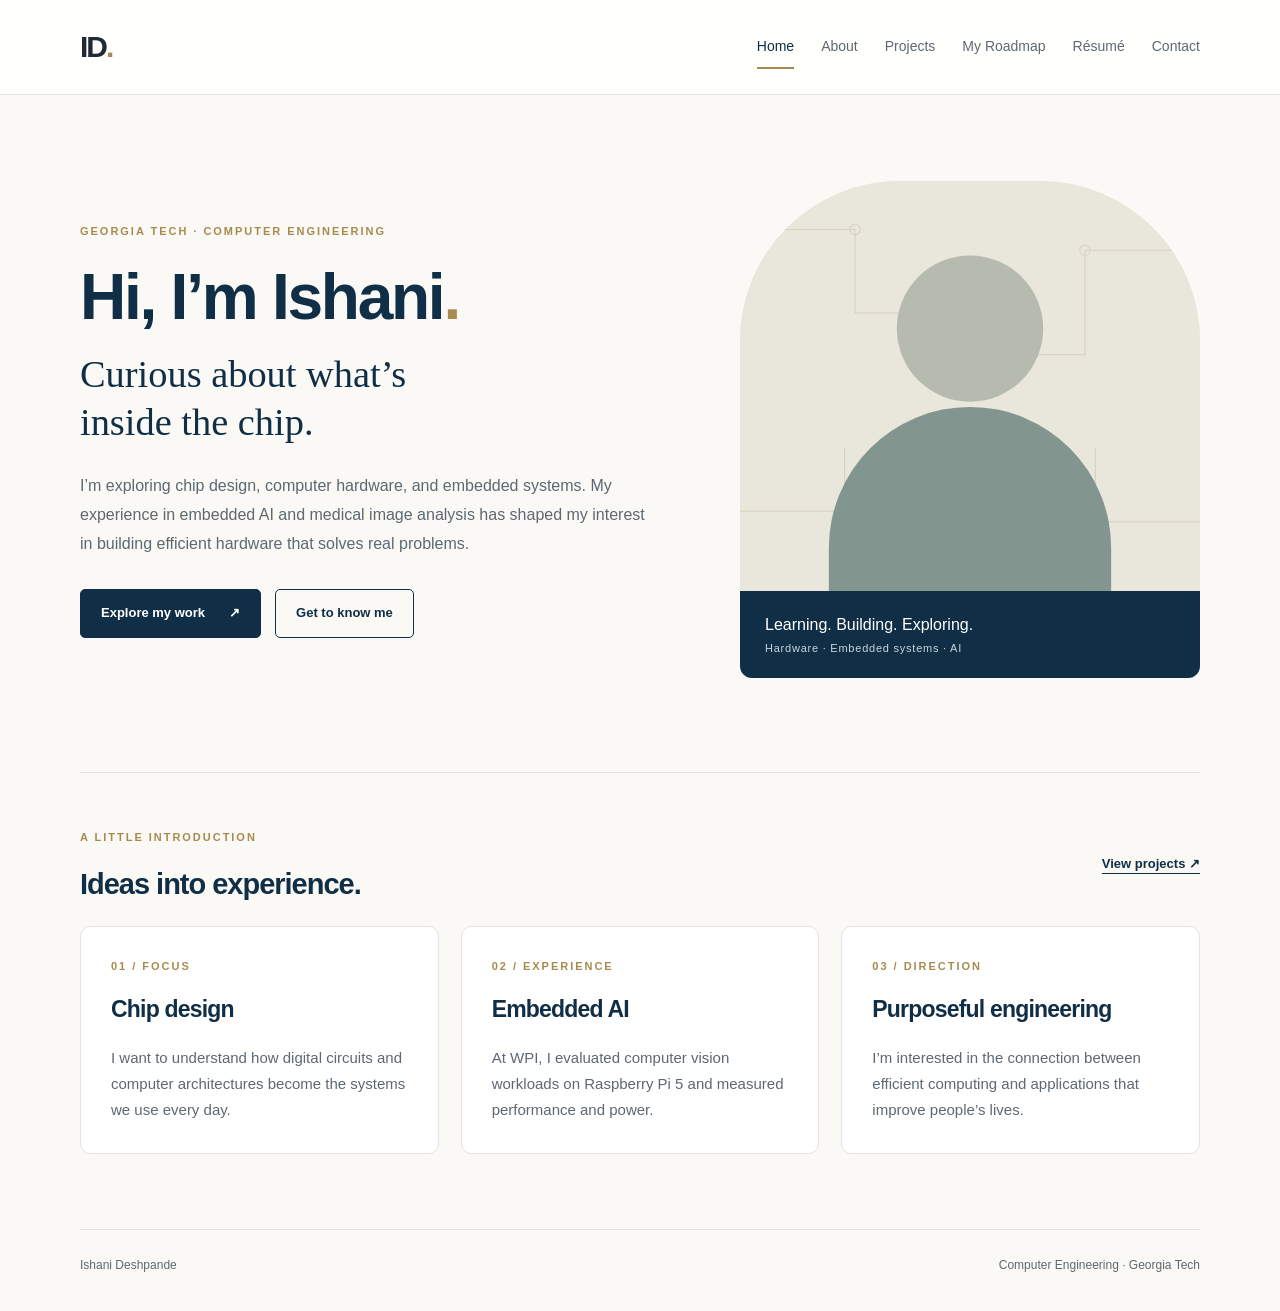
==== index.html @ 3597c40a "Add files via upload" ====
<!doctype html>
<html lang="en"><head><meta charset="utf-8"><meta name="viewport" content="width=device-width, initial-scale=1"><meta name="description" content="Ishani Deshpande — Computer Engineering student at Georgia Tech, exploring chip design and embedded systems."><title>Home | Ishani Deshpande</title><link rel="stylesheet" href="style.css"></head><body><a class="skip" href="#main">Skip to content</a><header><div class="nav-wrap"><a class="brand" href="index.html">ID<span>.</span></a><nav aria-label="Main navigation"><a href="index.html" aria-current="page">Home</a><a href="about.html">About</a><a href="projects.html">Projects</a><a href="roadmap.html">My Roadmap</a><a href="resume.html">Résumé</a><a href="contact.html">Contact</a></nav></div></header><main id="main"><section class="hero"><div><p class="eyebrow">Georgia Tech · Computer Engineering</p><h1>Hi, I’m Ishani<span class="gold">.</span></h1><p class="hero-sub">Curious about what’s<br>inside the chip.</p><p class="lead">I’m exploring chip design, computer hardware, and embedded systems. My experience in embedded AI and medical image analysis has shaped my interest in building efficient hardware that solves real problems.</p><div class="actions"><a class="button" href="projects.html">Explore my work <span aria-hidden="true">↗</span></a><a class="button outline" href="about.html">Get to know me</a></div></div><div class="portrait-panel"><img src="assets/profile.svg" alt="Illustrated placeholder for Ishani’s portrait" width="440" height="500"><div class="portrait-caption"><span>Learning. Building. Exploring.</span><small>Hardware · Embedded systems · AI</small></div></div></section><section class="section"><div class="section-top"><div><p class="eyebrow">A little introduction</p><h2>Ideas into experience.</h2></div><a class="text-link" href="projects.html">View projects ↗</a></div><div class="grid three"><article class="card"><p class="eyebrow">01 / Focus</p><h2>Chip design</h2><p>I want to understand how digital circuits and computer architectures become the systems we use every day.</p></article><article class="card"><p class="eyebrow">02 / Experience</p><h2>Embedded AI</h2><p>At WPI, I evaluated computer vision workloads on Raspberry Pi 5 and measured performance and power.</p></article><article class="card"><p class="eyebrow">03 / Direction</p><h2>Purposeful engineering</h2><p>I’m interested in the connection between efficient computing and applications that improve people’s lives.</p></article></div></section></main><footer><span>Ishani Deshpande</span><span>Computer Engineering · Georgia Tech</span></footer></body></html>
---- style.css ----
*{box-sizing:border-box} :root{--navy:#102f46;--gold:#a78b4e;--ink:#202a33;--muted:#5d6871;--paper:#faf9f6;--line:#e3e4df}body{margin:0;background:var(--paper);color:var(--ink);font-family:Arial,Helvetica,sans-serif;font-size:16px;line-height:1.75}a{color:inherit}header{background:#ffffffed;border-bottom:1px solid var(--line)}.nav-wrap,main,footer{width:min(1120px,calc(100% - 64px));margin:auto}.nav-wrap{display:flex;align-items:center;justify-content:space-between;gap:30px;min-height:94px}.brand{font-size:30px;font-weight:800;text-decoration:none;letter-spacing:-2px}.brand span,.gold{color:var(--gold)}nav{display:flex;gap:27px;flex-wrap:wrap}nav a{font-size:14px;text-decoration:none;color:var(--muted);padding:9px 0;border-bottom:2px solid transparent}nav a:hover,nav a[aria-current]{border-color:var(--gold);color:var(--navy)}h1,h2,h3{color:var(--navy);line-height:1.15;margin:0 0 22px;letter-spacing:-.035em}h1{font-size:clamp(42px,5.4vw,70px)}h2{font-size:29px}p{margin:0 0 20px}.eyebrow{font-size:11px;font-weight:700;text-transform:uppercase;letter-spacing:.18em;color:var(--gold);margin-bottom:20px}.lead{font-size:18px;color:var(--muted);max-width:720px;line-height:1.8}.hero{display:grid;grid-template-columns:1.25fr 1fr;align-items:center;gap:85px;padding:86px 0 94px}.hero h1{font-size:clamp(42px,5vw,64px);margin-bottom:16px}.hero-sub{font-family:Georgia,serif;font-size:clamp(27px,3vw,39px);line-height:1.25;color:var(--navy);margin-bottom:26px}.hero .lead{font-size:16px}.portrait-panel{background:#eae8df;border-radius:160px 160px 12px 12px;overflow:hidden;position:relative}.portrait-panel img{display:block;width:100%;height:410px;object-fit:cover}.portrait-caption{background:var(--navy);color:white;padding:20px 25px}.portrait-caption span,.portrait-caption small{display:block}.portrait-caption small{color:#cbd5da;font-size:11px;letter-spacing:.07em}.actions{display:flex;gap:14px;flex-wrap:wrap;margin-top:30px}.button{display:inline-flex;align-items:center;gap:24px;background:var(--navy);color:white;border:1px solid var(--navy);border-radius:5px;text-decoration:none;padding:12px 20px;font-size:13px;font-weight:700;transition:transform .2s}.button:hover{transform:translateY(-2px)}.outline{background:transparent;color:var(--navy)}.section{padding:55px 0 75px;border-top:1px solid var(--line)}.section-top{display:flex;align-items:center;justify-content:space-between;gap:20px;margin-bottom:25px}.section-top h2{margin-bottom:0}.text-link{font-size:13px;font-weight:700;color:var(--navy);text-underline-offset:5px}.grid{display:grid;gap:22px}.three{grid-template-columns:repeat(3,1fr)}.card{background:#fff;border:1px solid var(--line);padding:30px;border-radius:10px}.card h2{font-size:23px}.card p:last-child{margin:0;color:var(--muted);font-size:15px}.page-heading{padding:75px 0 45px}.page-heading h1:after{content:'';display:block;width:65px;height:4px;background:var(--gold);margin-top:28px}.split{display:grid;grid-template-columns:.8fr 1.2fr;gap:70px}.split p{color:var(--muted)}.about-photo img{width:100%;height:auto;border-radius:10px}.project-stack{display:grid;gap:24px;margin:0 0 55px}.project{display:grid;grid-template-columns:70px 1fr;gap:25px;background:white;padding:40px;border:1px solid var(--line);border-radius:12px}.project-number{font-family:Georgia,serif;font-size:42px;color:var(--gold);line-height:1.2}.project p{max-width:800px}.project p:not(.eyebrow){color:var(--muted)}.tags{display:flex;flex-wrap:wrap;gap:8px;margin-top:25px}.tags span{font-size:11px;background:#f1f3f2;color:var(--navy);padding:5px 12px;border-radius:30px}.callout{background:#efede5;border:1px solid #e0ddcf;padding:38px;border-radius:10px;margin-bottom:65px}.callout p{max-width:720px;color:var(--muted)}.timeline{margin:10px 0 55px 12px;border-left:1px solid #d8d2bf;padding-left:40px}.timeline-step{position:relative;padding-bottom:30px}.timeline-step:before{content:'';position:absolute;left:-49px;top:4px;width:14px;height:14px;background:var(--paper);border:2px solid var(--gold);border-radius:50%}.timeline-step:last-child{padding-bottom:0}.timeline-step .eyebrow{margin-bottom:12px}.resume-section{margin-bottom:45px}.resume-row{padding:25px 0;border-top:1px solid var(--line)}.resume-row h2{font-size:23px;margin-bottom:10px}.resume-row .section-top{margin:0}.resume-row .section-top span{font-size:13px;color:var(--muted)}.resume-row p{margin-bottom:5px;color:var(--muted)}li{padding-left:5px;margin:8px 0}.contact-grid{display:grid;grid-template-columns:1fr 1fr;gap:24px;margin:15px 0 110px}.contact-card{display:block;text-decoration:none;background:white;border:1px solid var(--line);border-radius:10px;padding:36px}.contact-card p:last-child{color:var(--muted);margin:0}.contact-card h2 span{float:right;color:var(--gold)}a.contact-card:hover{border-color:var(--gold)}footer{display:flex;justify-content:space-between;gap:20px;padding:25px 0 35px;border-top:1px solid var(--line);font-size:12px;color:var(--muted)}.skip{position:absolute;left:10px;top:-100px;background:white;padding:10px;z-index:10}.skip:focus{top:10px}:focus-visible{outline:3px solid var(--gold);outline-offset:5px}@media(max-width:850px){.nav-wrap{align-items:flex-start;padding:20px 0;gap:20px}nav{gap:9px 19px;justify-content:flex-end}.hero{gap:30px;padding:55px 0}.portrait-panel img{height:330px}.three{grid-template-columns:1fr}.split{gap:30px}.section-top{align-items:flex-start}}@media(max-width:600px){.nav-wrap,main,footer{width:calc(100% - 36px)}.nav-wrap{display:block}.brand{display:inline-block;margin-bottom:10px}nav{justify-content:flex-start;gap:6px 20px}nav a{font-size:12px}.hero,.split,.contact-grid{grid-template-columns:1fr}.hero{padding:44px 0;gap:35px}.portrait-panel{max-width:360px;width:100%;margin:auto}.hero-sub br{display:none}.page-heading{padding-top:45px}h2{font-size:25px}.project{padding:24px;grid-template-columns:1fr;gap:12px}.project-number{font-size:30px}.timeline{padding-left:25px}.timeline-step:before{left:-34px}.card,.callout,.contact-card{padding:24px}.section-top{flex-direction:column;gap:10px}.resume-row .section-top{gap:0}footer{flex-direction:column;gap:2px}.contact-grid{margin-bottom:55px}}@media(prefers-reduced-motion:reduce){*{transition:none!important}}
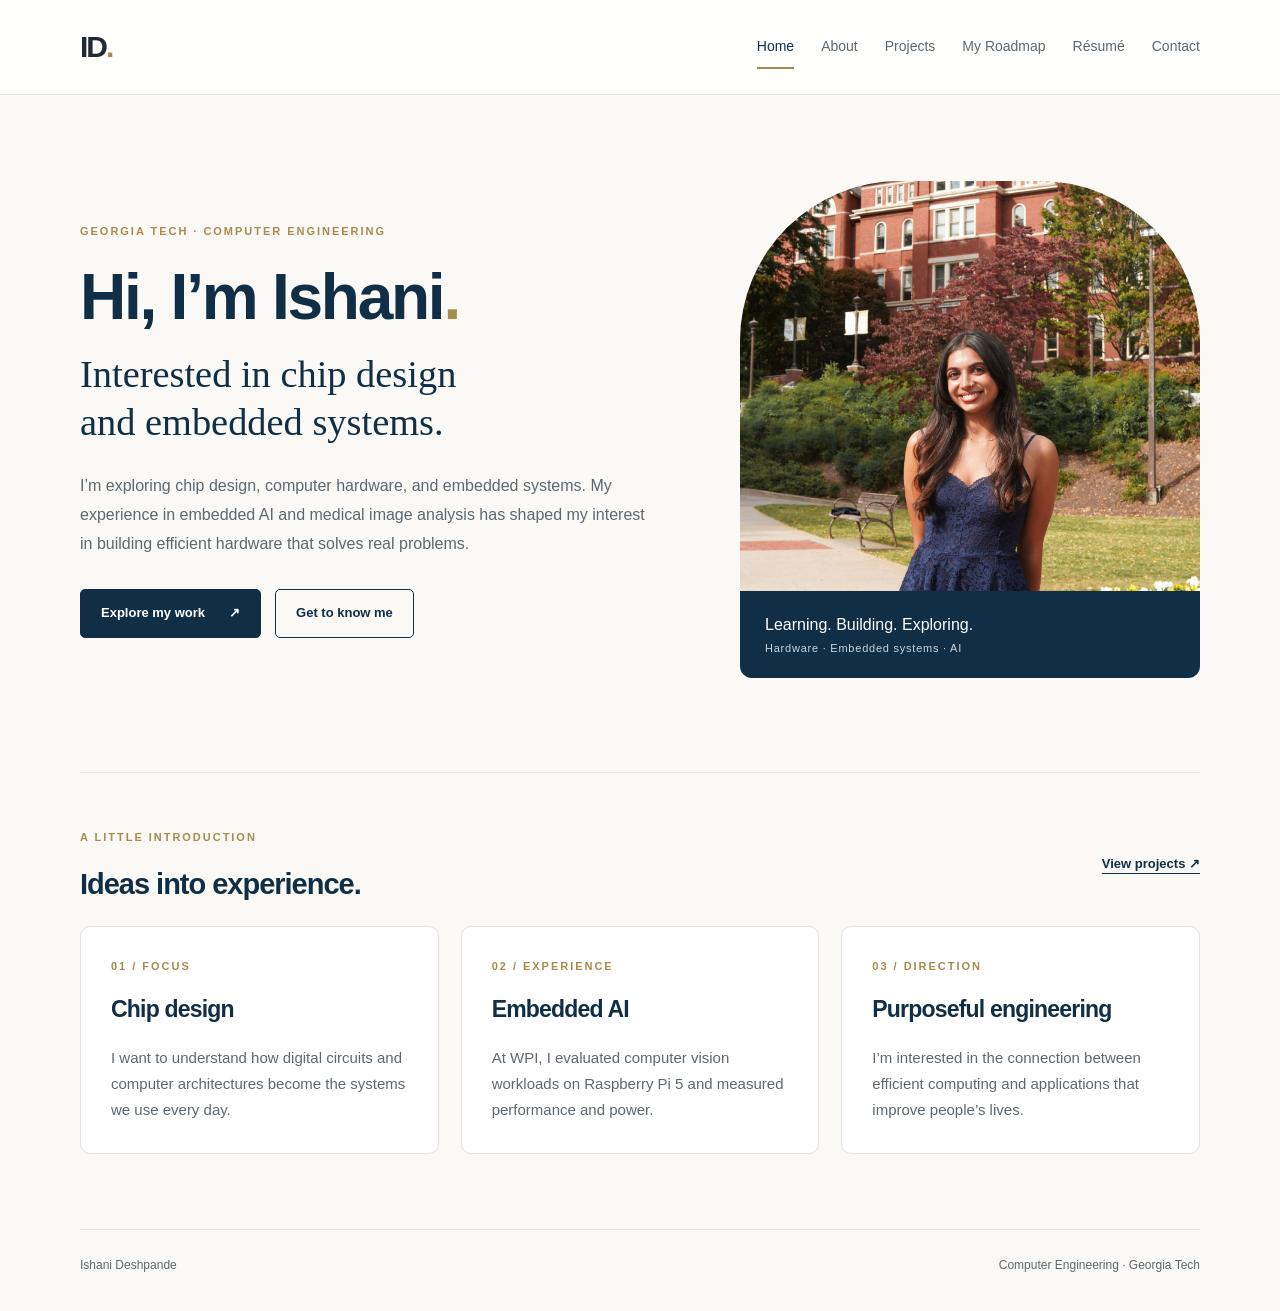
==== commit 31fc77be: "Modify hero section and update profile image Updated the hero section description and changed the pr" ====
--- a/index.html
+++ b/index.html
@@ -1,2 +1,2 @@
 <!doctype html>
-<html lang="en"><head><meta charset="utf-8"><meta name="viewport" content="width=device-width, initial-scale=1"><meta name="description" content="Ishani Deshpande — Computer Engineering student at Georgia Tech, exploring chip design and embedded systems."><title>Home | Ishani Deshpande</title><link rel="stylesheet" href="style.css"></head><body><a class="skip" href="#main">Skip to content</a><header><div class="nav-wrap"><a class="brand" href="index.html">ID<span>.</span></a><nav aria-label="Main navigation"><a href="index.html" aria-current="page">Home</a><a href="about.html">About</a><a href="projects.html">Projects</a><a href="roadmap.html">My Roadmap</a><a href="resume.html">Résumé</a><a href="contact.html">Contact</a></nav></div></header><main id="main"><section class="hero"><div><p class="eyebrow">Georgia Tech · Computer Engineering</p><h1>Hi, I’m Ishani<span class="gold">.</span></h1><p class="hero-sub">Curious about what’s<br>inside the chip.</p><p class="lead">I’m exploring chip design, computer hardware, and embedded systems. My experience in embedded AI and medical image analysis has shaped my interest in building efficient hardware that solves real problems.</p><div class="actions"><a class="button" href="projects.html">Explore my work <span aria-hidden="true">↗</span></a><a class="button outline" href="about.html">Get to know me</a></div></div><div class="portrait-panel"><img src="assets/profile.svg" alt="Illustrated placeholder for Ishani’s portrait" width="440" height="500"><div class="portrait-caption"><span>Learning. Building. Exploring.</span><small>Hardware · Embedded systems · AI</small></div></div></section><section class="section"><div class="section-top"><div><p class="eyebrow">A little introduction</p><h2>Ideas into experience.</h2></div><a class="text-link" href="projects.html">View projects ↗</a></div><div class="grid three"><article class="card"><p class="eyebrow">01 / Focus</p><h2>Chip design</h2><p>I want to understand how digital circuits and computer architectures become the systems we use every day.</p></article><article class="card"><p class="eyebrow">02 / Experience</p><h2>Embedded AI</h2><p>At WPI, I evaluated computer vision workloads on Raspberry Pi 5 and measured performance and power.</p></article><article class="card"><p class="eyebrow">03 / Direction</p><h2>Purposeful engineering</h2><p>I’m interested in the connection between efficient computing and applications that improve people’s lives.</p></article></div></section></main><footer><span>Ishani Deshpande</span><span>Computer Engineering · Georgia Tech</span></footer></body></html>+<html lang="en"><head><meta charset="utf-8"><meta name="viewport" content="width=device-width, initial-scale=1"><meta name="description" content="Ishani Deshpande — Computer Engineering student at Georgia Tech, exploring chip design and embedded systems."><title>Home | Ishani Deshpande</title><link rel="stylesheet" href="style.css"></head><body><a class="skip" href="#main">Skip to content</a><header><div class="nav-wrap"><a class="brand" href="index.html">ID<span>.</span></a><nav aria-label="Main navigation"><a href="index.html" aria-current="page">Home</a><a href="about.html">About</a><a href="projects.html">Projects</a><a href="roadmap.html">My Roadmap</a><a href="resume.html">Résumé</a><a href="contact.html">Contact</a></nav></div></header><main id="main"><section class="hero"><div><p class="eyebrow">Georgia Tech · Computer Engineering</p><h1>Hi, I’m Ishani<span class="gold">.</span></h1><p class="hero-sub">Interested in chip design<br>and embedded systems.</p><p class="lead">I’m exploring chip design, computer hardware, and embedded systems. My experience in embedded AI and medical image analysis has shaped my interest in building efficient hardware that solves real problems.</p><div class="actions"><a class="button" href="projects.html">Explore my work <span aria-hidden="true">↗</span></a><a class="button outline" href="about.html">Get to know me</a></div></div><div class="portrait-panel"><img src="assets/IMG_2342%202.JPG" alt="Illustrated placeholder for Ishani’s portrait" width="440" height="500"><div class="portrait-caption"><span>Learning. Building. Exploring.</span><small>Hardware · Embedded systems · AI</small></div></div></section><section class="section"><div class="section-top"><div><p class="eyebrow">A little introduction</p><h2>Ideas into experience.</h2></div><a class="text-link" href="projects.html">View projects ↗</a></div><div class="grid three"><article class="card"><p class="eyebrow">01 / Focus</p><h2>Chip design</h2><p>I want to understand how digital circuits and computer architectures become the systems we use every day.</p></article><article class="card"><p class="eyebrow">02 / Experience</p><h2>Embedded AI</h2><p>At WPI, I evaluated computer vision workloads on Raspberry Pi 5 and measured performance and power.</p></article><article class="card"><p class="eyebrow">03 / Direction</p><h2>Purposeful engineering</h2><p>I’m interested in the connection between efficient computing and applications that improve people’s lives.</p></article></div></section></main><footer><span>Ishani Deshpande</span><span>Computer Engineering · Georgia Tech</span></footer></body></html>
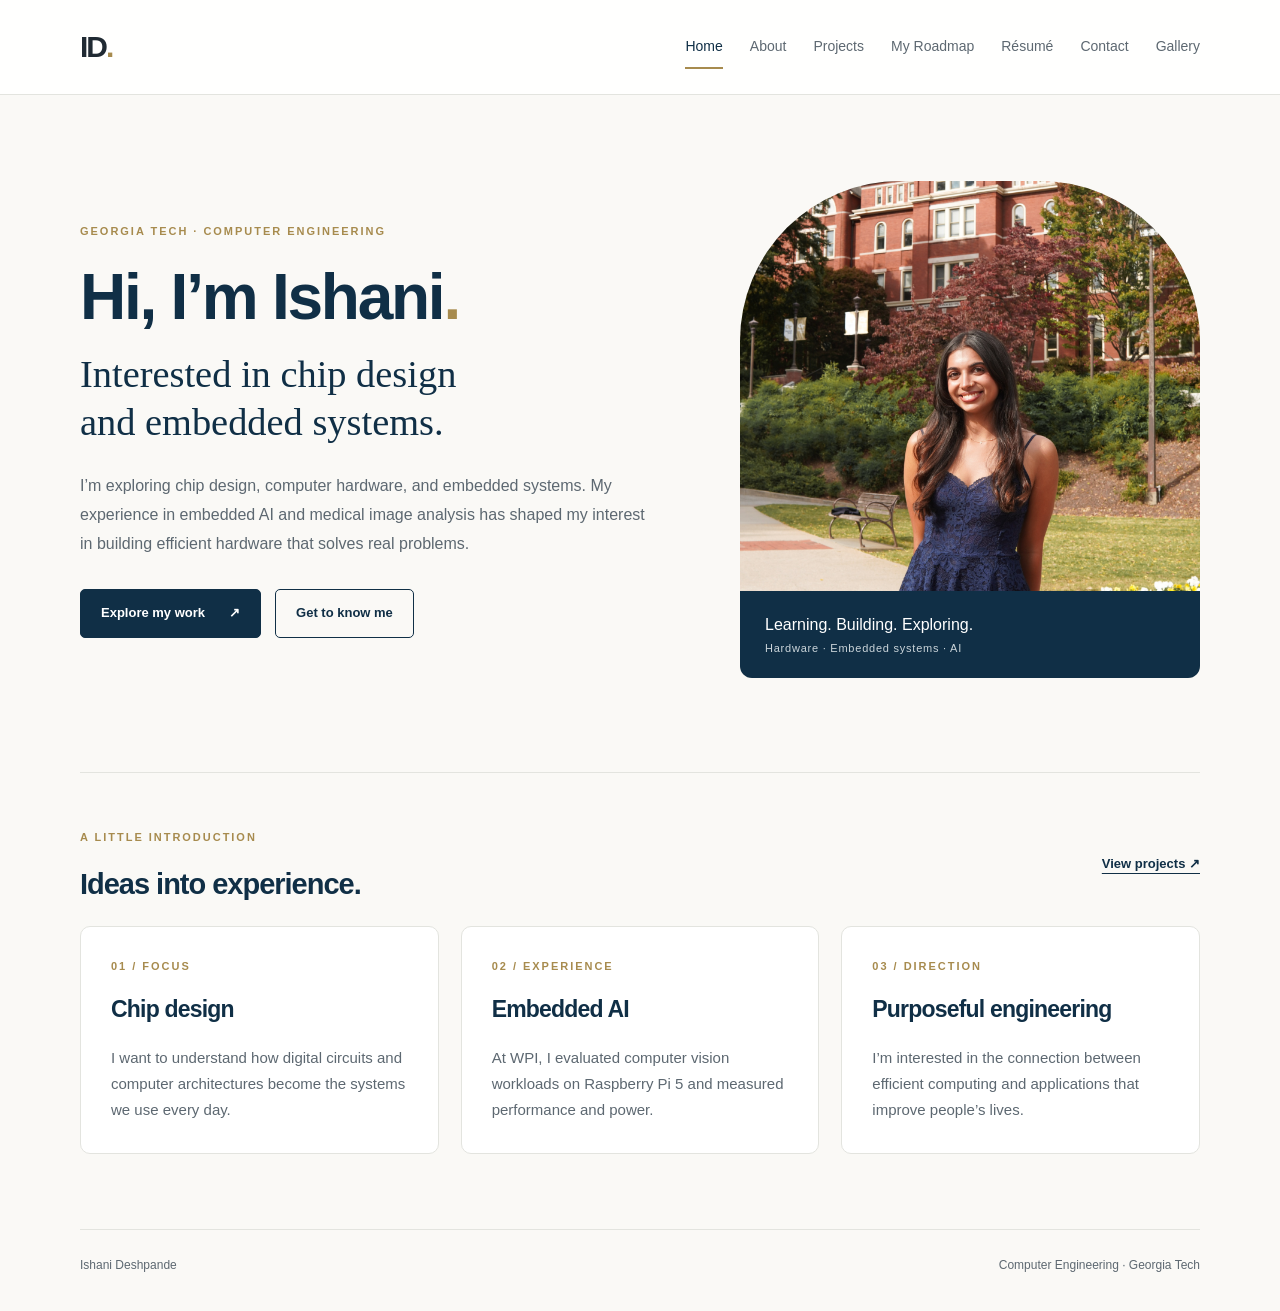
==== commit 86ecda6c: "Add gallery link to navigation in index.html Added a link to the gallery in the navigation menu." ====
--- a/index.html
+++ b/index.html
@@ -1,2 +1,2 @@
 <!doctype html>
-<html lang="en"><head><meta charset="utf-8"><meta name="viewport" content="width=device-width, initial-scale=1"><meta name="description" content="Ishani Deshpande — Computer Engineering student at Georgia Tech, exploring chip design and embedded systems."><title>Home | Ishani Deshpande</title><link rel="stylesheet" href="style.css"></head><body><a class="skip" href="#main">Skip to content</a><header><div class="nav-wrap"><a class="brand" href="index.html">ID<span>.</span></a><nav aria-label="Main navigation"><a href="index.html" aria-current="page">Home</a><a href="about.html">About</a><a href="projects.html">Projects</a><a href="roadmap.html">My Roadmap</a><a href="resume.html">Résumé</a><a href="contact.html">Contact</a></nav></div></header><main id="main"><section class="hero"><div><p class="eyebrow">Georgia Tech · Computer Engineering</p><h1>Hi, I’m Ishani<span class="gold">.</span></h1><p class="hero-sub">Interested in chip design<br>and embedded systems.</p><p class="lead">I’m exploring chip design, computer hardware, and embedded systems. My experience in embedded AI and medical image analysis has shaped my interest in building efficient hardware that solves real problems.</p><div class="actions"><a class="button" href="projects.html">Explore my work <span aria-hidden="true">↗</span></a><a class="button outline" href="about.html">Get to know me</a></div></div><div class="portrait-panel"><img src="assets/IMG_2342%202.JPG" alt="Illustrated placeholder for Ishani’s portrait" width="440" height="500"><div class="portrait-caption"><span>Learning. Building. Exploring.</span><small>Hardware · Embedded systems · AI</small></div></div></section><section class="section"><div class="section-top"><div><p class="eyebrow">A little introduction</p><h2>Ideas into experience.</h2></div><a class="text-link" href="projects.html">View projects ↗</a></div><div class="grid three"><article class="card"><p class="eyebrow">01 / Focus</p><h2>Chip design</h2><p>I want to understand how digital circuits and computer architectures become the systems we use every day.</p></article><article class="card"><p class="eyebrow">02 / Experience</p><h2>Embedded AI</h2><p>At WPI, I evaluated computer vision workloads on Raspberry Pi 5 and measured performance and power.</p></article><article class="card"><p class="eyebrow">03 / Direction</p><h2>Purposeful engineering</h2><p>I’m interested in the connection between efficient computing and applications that improve people’s lives.</p></article></div></section></main><footer><span>Ishani Deshpande</span><span>Computer Engineering · Georgia Tech</span></footer></body></html>
+<html lang="en"><head><meta charset="utf-8"><meta name="viewport" content="width=device-width, initial-scale=1"><meta name="description" content="Ishani Deshpande — Computer Engineering student at Georgia Tech, exploring chip design and embedded systems."><title>Home | Ishani Deshpande</title><link rel="stylesheet" href="style.css"></head><body><a class="skip" href="#main">Skip to content</a><header><div class="nav-wrap"><a class="brand" href="index.html">ID<span>.</span></a><nav aria-label="Main navigation"><a href="index.html" aria-current="page">Home</a><a href="about.html">About</a><a href="projects.html">Projects</a><a href="roadmap.html">My Roadmap</a><a href="resume.html">Résumé</a><a href="contact.html">Contact</a><a href="gallery.html">Gallery</a></nav></div></header><main id="main"><section class="hero"><div><p class="eyebrow">Georgia Tech · Computer Engineering</p><h1>Hi, I’m Ishani<span class="gold">.</span></h1><p class="hero-sub">Interested in chip design<br>and embedded systems.</p><p class="lead">I’m exploring chip design, computer hardware, and embedded systems. My experience in embedded AI and medical image analysis has shaped my interest in building efficient hardware that solves real problems.</p><div class="actions"><a class="button" href="projects.html">Explore my work <span aria-hidden="true">↗</span></a><a class="button outline" href="about.html">Get to know me</a></div></div><div class="portrait-panel"><img src="assets/IMG_2342%202.JPG" alt="Illustrated placeholder for Ishani’s portrait" width="440" height="500"><div class="portrait-caption"><span>Learning. Building. Exploring.</span><small>Hardware · Embedded systems · AI</small></div></div></section><section class="section"><div class="section-top"><div><p class="eyebrow">A little introduction</p><h2>Ideas into experience.</h2></div><a class="text-link" href="projects.html">View projects ↗</a></div><div class="grid three"><article class="card"><p class="eyebrow">01 / Focus</p><h2>Chip design</h2><p>I want to understand how digital circuits and computer architectures become the systems we use every day.</p></article><article class="card"><p class="eyebrow">02 / Experience</p><h2>Embedded AI</h2><p>At WPI, I evaluated computer vision workloads on Raspberry Pi 5 and measured performance and power.</p></article><article class="card"><p class="eyebrow">03 / Direction</p><h2>Purposeful engineering</h2><p>I’m interested in the connection between efficient computing and applications that improve people’s lives.</p></article></div></section></main><footer><span>Ishani Deshpande</span><span>Computer Engineering · Georgia Tech</span></footer></body></html>
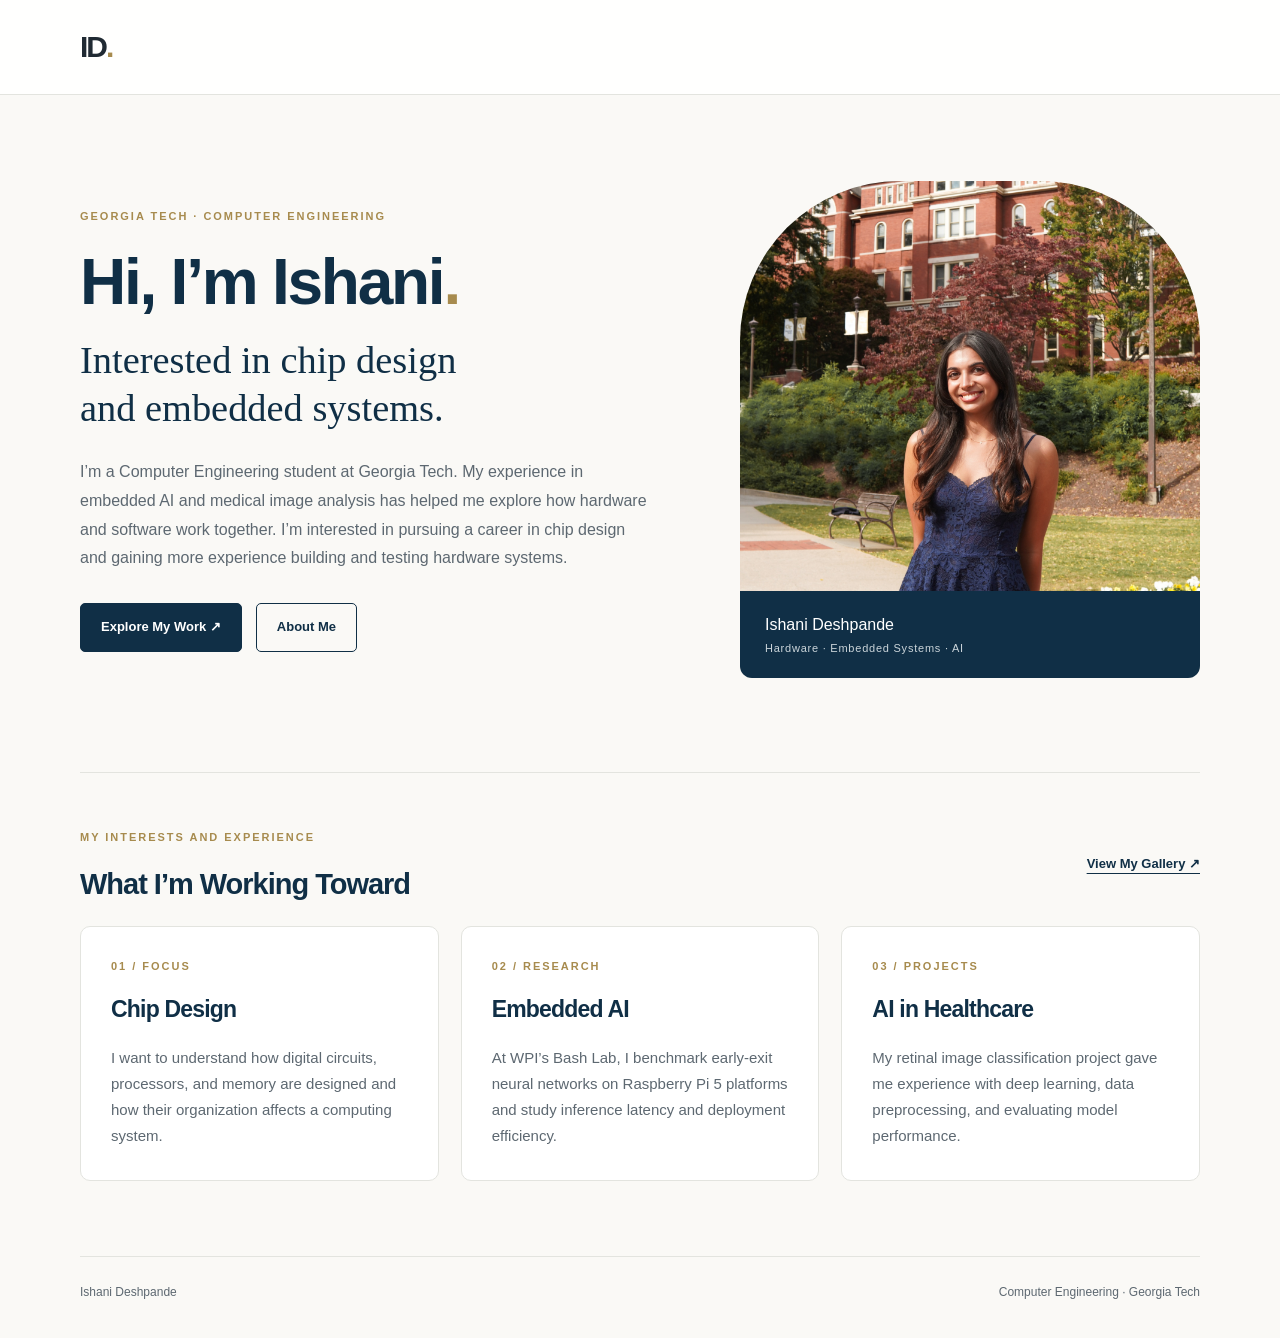
==== commit 29f72a0b: "Refactor index.html for clarity and functionality Updated the description and added a script for the" ====
--- a/index.html
+++ b/index.html
@@ -1,2 +1,122 @@
 <!doctype html>
-<html lang="en"><head><meta charset="utf-8"><meta name="viewport" content="width=device-width, initial-scale=1"><meta name="description" content="Ishani Deshpande — Computer Engineering student at Georgia Tech, exploring chip design and embedded systems."><title>Home | Ishani Deshpande</title><link rel="stylesheet" href="style.css"></head><body><a class="skip" href="#main">Skip to content</a><header><div class="nav-wrap"><a class="brand" href="index.html">ID<span>.</span></a><nav aria-label="Main navigation"><a href="index.html" aria-current="page">Home</a><a href="about.html">About</a><a href="projects.html">Projects</a><a href="roadmap.html">My Roadmap</a><a href="resume.html">Résumé</a><a href="contact.html">Contact</a><a href="gallery.html">Gallery</a></nav></div></header><main id="main"><section class="hero"><div><p class="eyebrow">Georgia Tech · Computer Engineering</p><h1>Hi, I’m Ishani<span class="gold">.</span></h1><p class="hero-sub">Interested in chip design<br>and embedded systems.</p><p class="lead">I’m exploring chip design, computer hardware, and embedded systems. My experience in embedded AI and medical image analysis has shaped my interest in building efficient hardware that solves real problems.</p><div class="actions"><a class="button" href="projects.html">Explore my work <span aria-hidden="true">↗</span></a><a class="button outline" href="about.html">Get to know me</a></div></div><div class="portrait-panel"><img src="assets/IMG_2342%202.JPG" alt="Illustrated placeholder for Ishani’s portrait" width="440" height="500"><div class="portrait-caption"><span>Learning. Building. Exploring.</span><small>Hardware · Embedded systems · AI</small></div></div></section><section class="section"><div class="section-top"><div><p class="eyebrow">A little introduction</p><h2>Ideas into experience.</h2></div><a class="text-link" href="projects.html">View projects ↗</a></div><div class="grid three"><article class="card"><p class="eyebrow">01 / Focus</p><h2>Chip design</h2><p>I want to understand how digital circuits and computer architectures become the systems we use every day.</p></article><article class="card"><p class="eyebrow">02 / Experience</p><h2>Embedded AI</h2><p>At WPI, I evaluated computer vision workloads on Raspberry Pi 5 and measured performance and power.</p></article><article class="card"><p class="eyebrow">03 / Direction</p><h2>Purposeful engineering</h2><p>I’m interested in the connection between efficient computing and applications that improve people’s lives.</p></article></div></section></main><footer><span>Ishani Deshpande</span><span>Computer Engineering · Georgia Tech</span></footer></body></html>
+<html lang="en">
+<head>
+  <meta charset="utf-8">
+  <meta name="viewport" content="width=device-width, initial-scale=1">
+  <meta name="description"
+        content="Ishani Deshpande, Computer Engineering student at Georgia Tech interested in chip design and embedded systems.">
+  <title>Home | Ishani Deshpande</title>
+  <link rel="stylesheet" href="style.css">
+  <script src="menu.js" defer></script>
+</head>
+
+<body>
+  <a class="skip" href="#main">Skip to content</a>
+
+  <header>
+    <div class="nav-wrap">
+      <a class="brand" href="index.html">ID<span>.</span></a>
+      <nav id="site-navigation" aria-label="Main navigation"></nav>
+    </div>
+  </header>
+
+  <main id="main">
+    <section class="hero">
+      <div>
+        <p class="eyebrow">
+          Georgia Tech · Computer Engineering
+        </p>
+
+        <h1>Hi, I’m Ishani<span class="gold">.</span></h1>
+
+        <p class="hero-sub">
+          Interested in chip design<br>
+          and embedded systems.
+        </p>
+
+        <p class="lead">
+          I’m a Computer Engineering student at Georgia Tech.
+          My experience in embedded AI and medical image analysis
+          has helped me explore how hardware and software work
+          together. I’m interested in pursuing a career in chip
+          design and gaining more experience building and testing
+          hardware systems.
+        </p>
+
+        <div class="actions">
+          <a class="button" href="projects.html">
+            Explore My Work ↗
+          </a>
+
+          <a class="button outline" href="about.html">
+            About Me
+          </a>
+        </div>
+      </div>
+
+      <div class="portrait-panel">
+        <img
+          src="assets/IMG_2342%202.JPG"
+          alt="Portrait of Ishani Deshpande"
+          width="440"
+          height="500">
+
+        <div class="portrait-caption">
+          <span>Ishani Deshpande</span>
+          <small>Hardware · Embedded Systems · AI</small>
+        </div>
+      </div>
+    </section>
+
+    <section class="section">
+      <div class="section-top">
+        <div>
+          <p class="eyebrow">My Interests and Experience</p>
+          <h2>What I’m Working Toward</h2>
+        </div>
+
+        <a class="text-link" href="gallery.html">
+          View My Gallery ↗
+        </a>
+      </div>
+
+      <div class="grid three">
+        <article class="card">
+          <p class="eyebrow">01 / Focus</p>
+          <h2>Chip Design</h2>
+          <p>
+            I want to understand how digital circuits,
+            processors, and memory are designed and how
+            their organization affects a computing system.
+          </p>
+        </article>
+
+        <article class="card">
+          <p class="eyebrow">02 / Research</p>
+          <h2>Embedded AI</h2>
+          <p>
+            At WPI’s Bash Lab, I benchmark early-exit neural
+            networks on Raspberry Pi 5 platforms and study
+            inference latency and deployment efficiency.
+          </p>
+        </article>
+
+        <article class="card">
+          <p class="eyebrow">03 / Projects</p>
+          <h2>AI in Healthcare</h2>
+          <p>
+            My retinal image classification project gave me
+            experience with deep learning, data preprocessing,
+            and evaluating model performance.
+          </p>
+        </article>
+      </div>
+    </section>
+  </main>
+
+  <footer>
+    <span>Ishani Deshpande</span>
+    <span>Computer Engineering · Georgia Tech</span>
+  </footer>
+</body>
+</html>
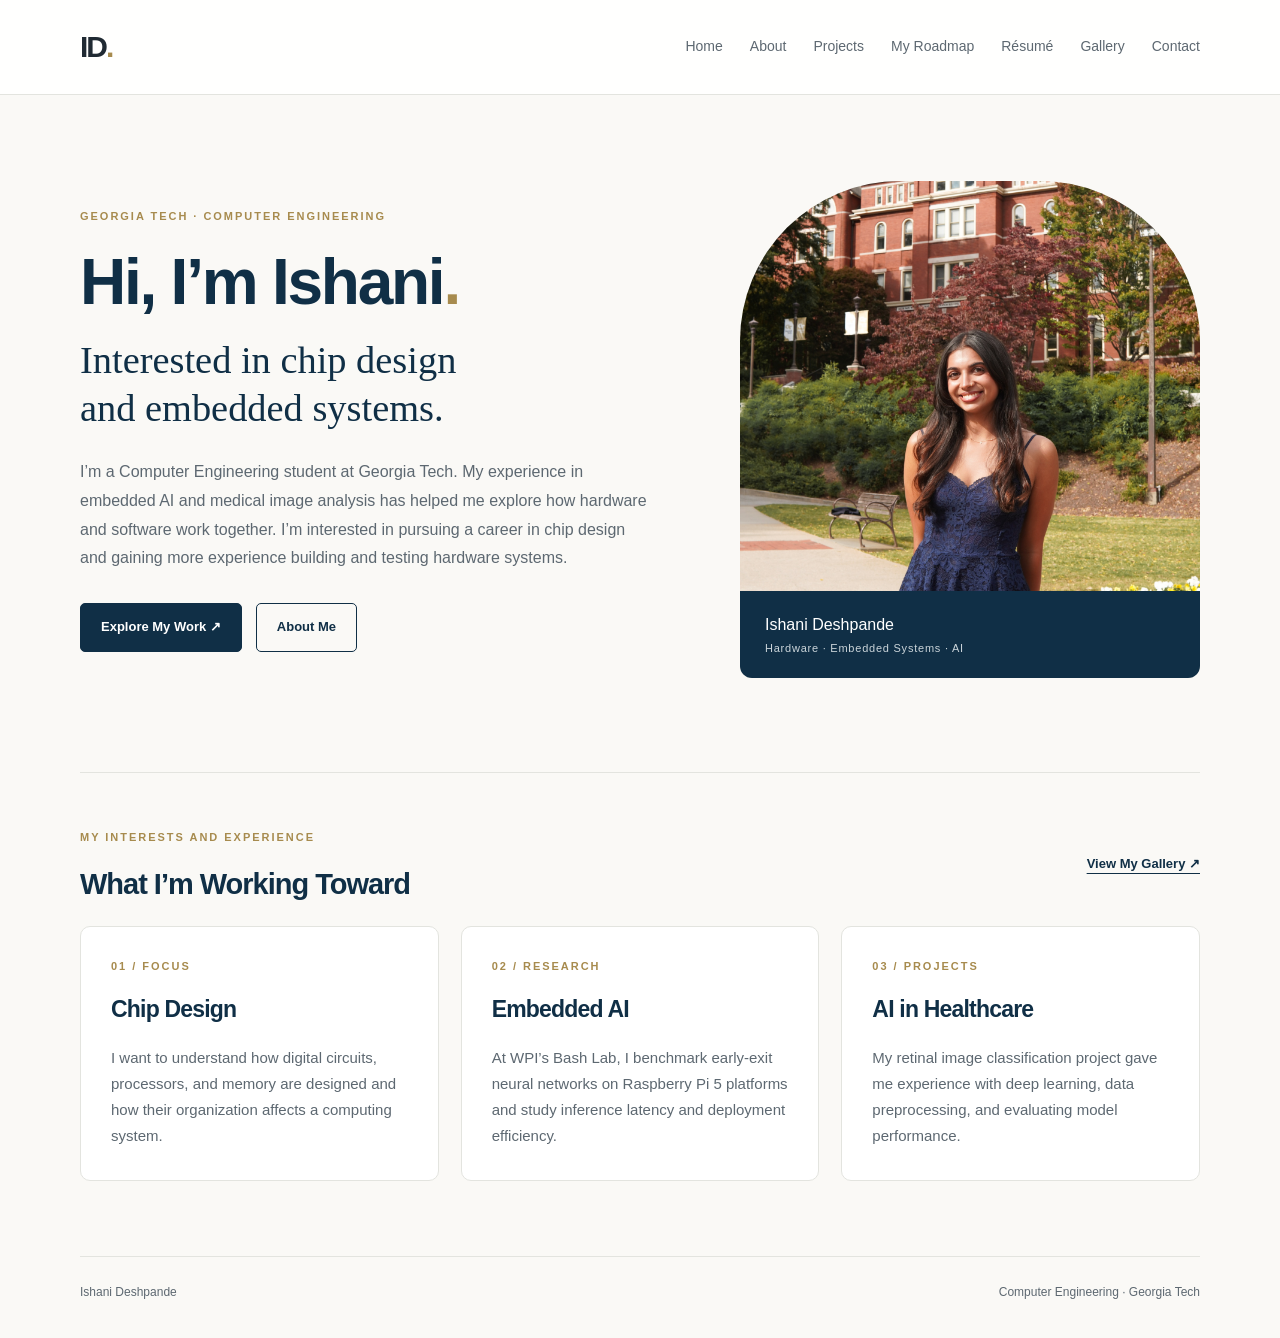
==== commit ce1148c3: "Add navigation links to the header" ====
--- a/index.html
+++ b/index.html
@@ -16,7 +16,15 @@
   <header>
     <div class="nav-wrap">
       <a class="brand" href="index.html">ID<span>.</span></a>
-      <nav id="site-navigation" aria-label="Main navigation"></nav>
+      <nav aria-label="Main navigation">
+      <a href="index.html">Home</a>
+      <a href="about.html">About</a>
+      <a href="projects.html">Projects</a>
+      <a href="roadmap.html">My Roadmap</a>
+      <a href="resume.html">Résumé</a>
+      <a href="gallery.html">Gallery</a>
+      <a href="contact.html">Contact</a>
+</nav>
     </div>
   </header>
 
